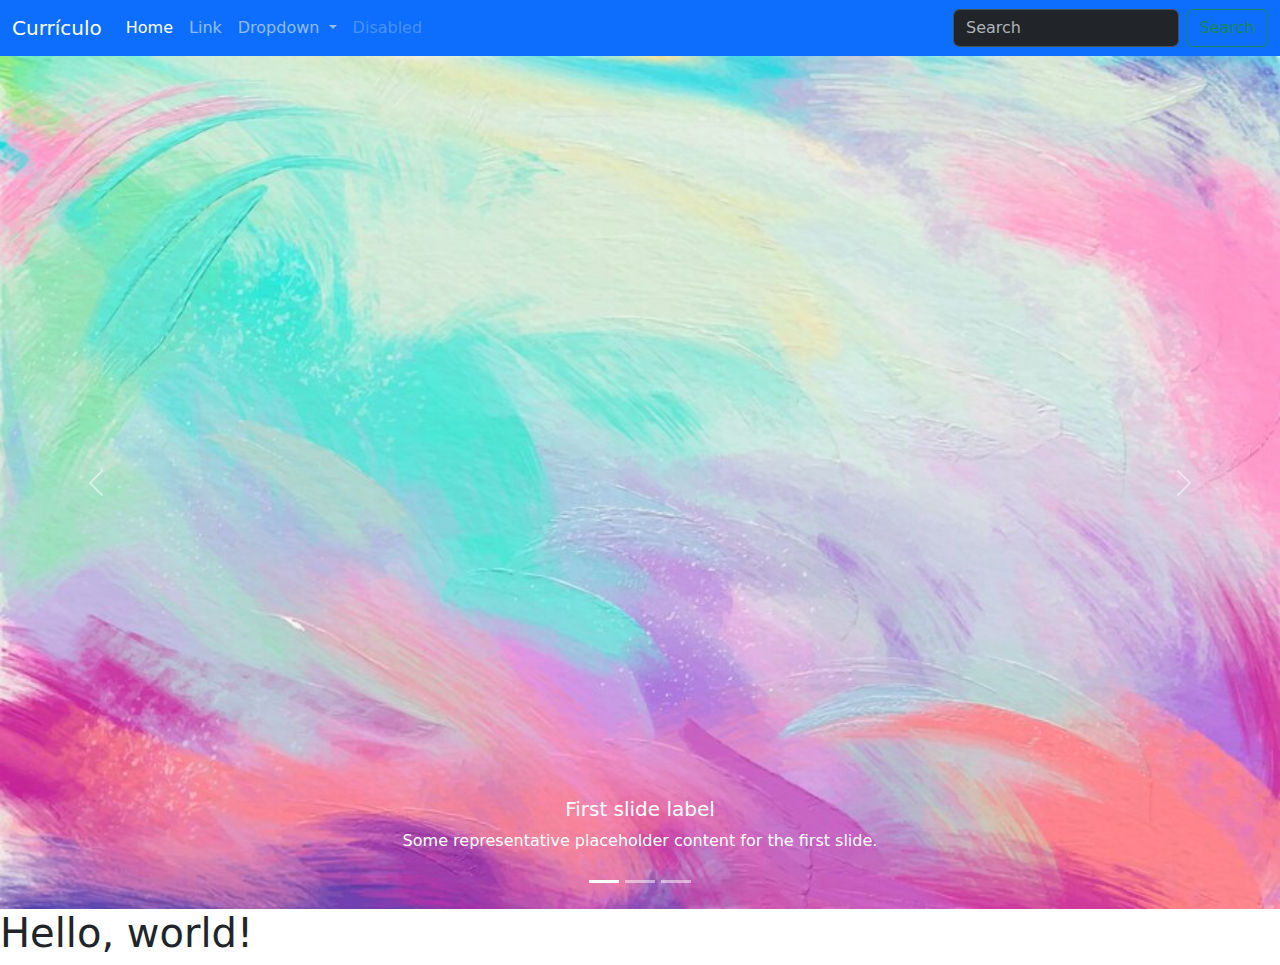
==== index.html @ 724a33ee "introducao" ====
<!doctype html>
<html lang="en">
  <head>
    <meta charset="utf-8">
    <meta name="viewport" content="width=device-width, initial-scale=1">
    <title>Bootstrap demo</title>
    <link rel="stylesheet" href="css\bootstrap.css">
  </head>
  <body>
    <header>
        <nav class="navbar navbar-expand-lg bg-primary" data-bs-theme="dark">
            <div class="container-fluid">
            <a class="navbar-brand" href="index.html">Currículo</a>
            <button class="navbar-toggler" type="button" data-bs-toggle="collapse" data-bs-target="#navbarSupportedContent" aria-controls="navbarSupportedContent" aria-expanded="false" aria-label="Toggle navigation">
              <span class="navbar-toggler-icon"></span>
            </button>
            <div class="collapse navbar-collapse" id="navbarSupportedContent">
              <ul class="navbar-nav me-auto mb-2 mb-lg-0">
                <li class="nav-item">
                  <a class="nav-link active" aria-current="page" href="#">Home</a>
                </li>
                <li class="nav-item">
                  <a class="nav-link" href="#">Link</a>
                </li>
                <li class="nav-item dropdown">
                  <a class="nav-link dropdown-toggle" href="#" role="button" data-bs-toggle="dropdown" aria-expanded="false">
                    Dropdown
                  </a>
                  <ul class="dropdown-menu">
                    <li><a class="dropdown-item" href="#">Qualquer</a></li>
                    <li><a class="dropdown-item" href="#">Coisa </a></li>
                    <li><hr class="dropdown-divider"></li>
                    <li><a class="dropdown-item" href="#">Something else here</a></li>
                  </ul>
                </li>
                <li class="nav-item">
                  <a class="nav-link disabled" aria-disabled="true">Disabled</a>
                </li>
              </ul>
              <form class="d-flex" role="search">
                <input class="form-control me-2" type="search" placeholder="Search" aria-label="Search">
                <button class="btn btn-outline-success" type="submit">Search</button>
              </form>
            </div>
          </div>
        </nav>

    </header>
    <div id="carouselExampleCaptions" class="carousel slide">
        <div class="carousel-indicators">
          <button type="button" data-bs-target="#carouselExampleCaptions" data-bs-slide-to="0" class="active" aria-current="true" aria-label="Slide 1"></button>
          <button type="button" data-bs-target="#carouselExampleCaptions" data-bs-slide-to="1" aria-label="Slide 2"></button>
          <button type="button" data-bs-target="#carouselExampleCaptions" data-bs-slide-to="2" aria-label="Slide 3"></button>
        </div>
        <div class="carousel-inner">
          <div class="carousel-item active">
            <img src="img/aquarela-fundo-colorido-com-pintura-a-oleo_52683-105960.jpg" class="d-block w-100" alt="...">
            <div class="carousel-caption d-none d-md-block">
              <h5>First slide label</h5>
              <p>Some representative placeholder content for the first slide.</p>
            </div>
          </div>
          <div class="carousel-item">
            <img src="img/fundo-de-marmore-liquido-com-textura-de-brilho-dourado_52683-41856.jpg" class="d-block w-100" alt="...">
            <div class="carousel-caption d-none d-md-block">
              <h5>Second slide label</h5>
              <p>Some representative placeholder content for the second slide.</p>
            </div>
          </div>
          <div class="carousel-item">
            <img src="img/projeto-de-fundo-texturizado-de-piso-de-madeira_53876-108357.jpg" class="d-block w-100" alt="...">
            <div class="carousel-caption d-none d-md-block">
              <h5>Third slide label</h5>
              <p>Some representative placeholder content for the third slide.</p>
            </div>
          </div>
        </div>
        <button class="carousel-control-prev" type="button" data-bs-target="#carouselExampleCaptions" data-bs-slide="prev">
          <span class="carousel-control-prev-icon" aria-hidden="true"></span>
          <span class="visually-hidden">Previous</span>
        </button>
        <button class="carousel-control-next" type="button" data-bs-target="#carouselExampleCaptions" data-bs-slide="next">
          <span class="carousel-control-next-icon" aria-hidden="true"></span>
          <span class="visually-hidden">Next</span>
        </button>
      </div>
   


    <h1>Hello, world!</h1>
    <script src="js\bootstrap.bundle.js"></script>
  </body>
</html>
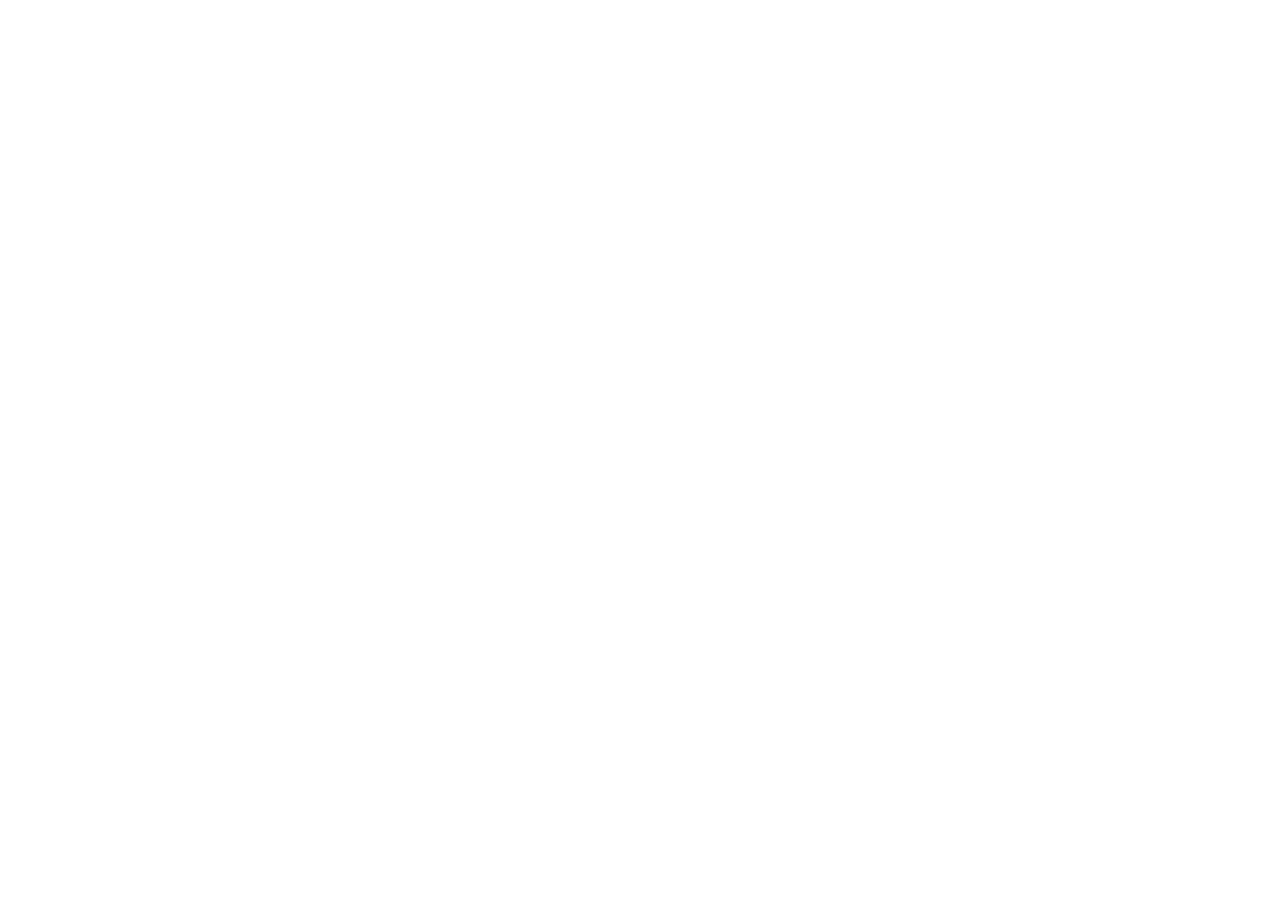
==== commit e6db7240: "anotações" ====
--- a/index.html
+++ b/index.html
@@ -7,87 +7,41 @@
     <link rel="stylesheet" href="css\bootstrap.css">
   </head>
   <body>
+
     <header>
-        <nav class="navbar navbar-expand-lg bg-primary" data-bs-theme="dark">
-            <div class="container-fluid">
-            <a class="navbar-brand" href="index.html">Currículo</a>
-            <button class="navbar-toggler" type="button" data-bs-toggle="collapse" data-bs-target="#navbarSupportedContent" aria-controls="navbarSupportedContent" aria-expanded="false" aria-label="Toggle navigation">
-              <span class="navbar-toggler-icon"></span>
-            </button>
-            <div class="collapse navbar-collapse" id="navbarSupportedContent">
-              <ul class="navbar-nav me-auto mb-2 mb-lg-0">
-                <li class="nav-item">
-                  <a class="nav-link active" aria-current="page" href="#">Home</a>
-                </li>
-                <li class="nav-item">
-                  <a class="nav-link" href="#">Link</a>
-                </li>
-                <li class="nav-item dropdown">
-                  <a class="nav-link dropdown-toggle" href="#" role="button" data-bs-toggle="dropdown" aria-expanded="false">
-                    Dropdown
-                  </a>
-                  <ul class="dropdown-menu">
-                    <li><a class="dropdown-item" href="#">Qualquer</a></li>
-                    <li><a class="dropdown-item" href="#">Coisa </a></li>
-                    <li><hr class="dropdown-divider"></li>
-                    <li><a class="dropdown-item" href="#">Something else here</a></li>
-                  </ul>
-                </li>
-                <li class="nav-item">
-                  <a class="nav-link disabled" aria-disabled="true">Disabled</a>
-                </li>
-              </ul>
-              <form class="d-flex" role="search">
-                <input class="form-control me-2" type="search" placeholder="Search" aria-label="Search">
-                <button class="btn btn-outline-success" type="submit">Search</button>
-              </form>
-            </div>
-          </div>
-        </nav>
+      <nav>
+        <!-- aqui vai ser meu menu -->
+      </nav>
+    </header>
 
-    </header>
-    <div id="carouselExampleCaptions" class="carousel slide">
-        <div class="carousel-indicators">
-          <button type="button" data-bs-target="#carouselExampleCaptions" data-bs-slide-to="0" class="active" aria-current="true" aria-label="Slide 1"></button>
-          <button type="button" data-bs-target="#carouselExampleCaptions" data-bs-slide-to="1" aria-label="Slide 2"></button>
-          <button type="button" data-bs-target="#carouselExampleCaptions" data-bs-slide-to="2" aria-label="Slide 3"></button>
-        </div>
-        <div class="carousel-inner">
-          <div class="carousel-item active">
-            <img src="img/aquarela-fundo-colorido-com-pintura-a-oleo_52683-105960.jpg" class="d-block w-100" alt="...">
-            <div class="carousel-caption d-none d-md-block">
-              <h5>First slide label</h5>
-              <p>Some representative placeholder content for the first slide.</p>
-            </div>
-          </div>
-          <div class="carousel-item">
-            <img src="img/fundo-de-marmore-liquido-com-textura-de-brilho-dourado_52683-41856.jpg" class="d-block w-100" alt="...">
-            <div class="carousel-caption d-none d-md-block">
-              <h5>Second slide label</h5>
-              <p>Some representative placeholder content for the second slide.</p>
-            </div>
-          </div>
-          <div class="carousel-item">
-            <img src="img/projeto-de-fundo-texturizado-de-piso-de-madeira_53876-108357.jpg" class="d-block w-100" alt="...">
-            <div class="carousel-caption d-none d-md-block">
-              <h5>Third slide label</h5>
-              <p>Some representative placeholder content for the third slide.</p>
-            </div>
-          </div>
-        </div>
-        <button class="carousel-control-prev" type="button" data-bs-target="#carouselExampleCaptions" data-bs-slide="prev">
-          <span class="carousel-control-prev-icon" aria-hidden="true"></span>
-          <span class="visually-hidden">Previous</span>
-        </button>
-        <button class="carousel-control-next" type="button" data-bs-target="#carouselExampleCaptions" data-bs-slide="next">
-          <span class="carousel-control-next-icon" aria-hidden="true"></span>
-          <span class="visually-hidden">Next</span>
-        </button>
-      </div>
+    <main>
+      <section>
+        <!-- aqui vai ser um banner com uma fot minha e uma breve apresentação  -->
+      </section>
+      <section>
+        <!-- aqui vai ser carrosel com imagens de coisas que eu gosto-->
+      </section>
+      <section>
+        <!-- skills -->
+      </section>
+      <section>
+        
+      </section>
+      <section>
+        
+      </section>
+      <section>
+        
+      </section>
+    </main>
+    
    
 
 
-    <h1>Hello, world!</h1>
+ 
     <script src="js\bootstrap.bundle.js"></script>
   </body>
+  <footer>
+
+  </footer>
 </html>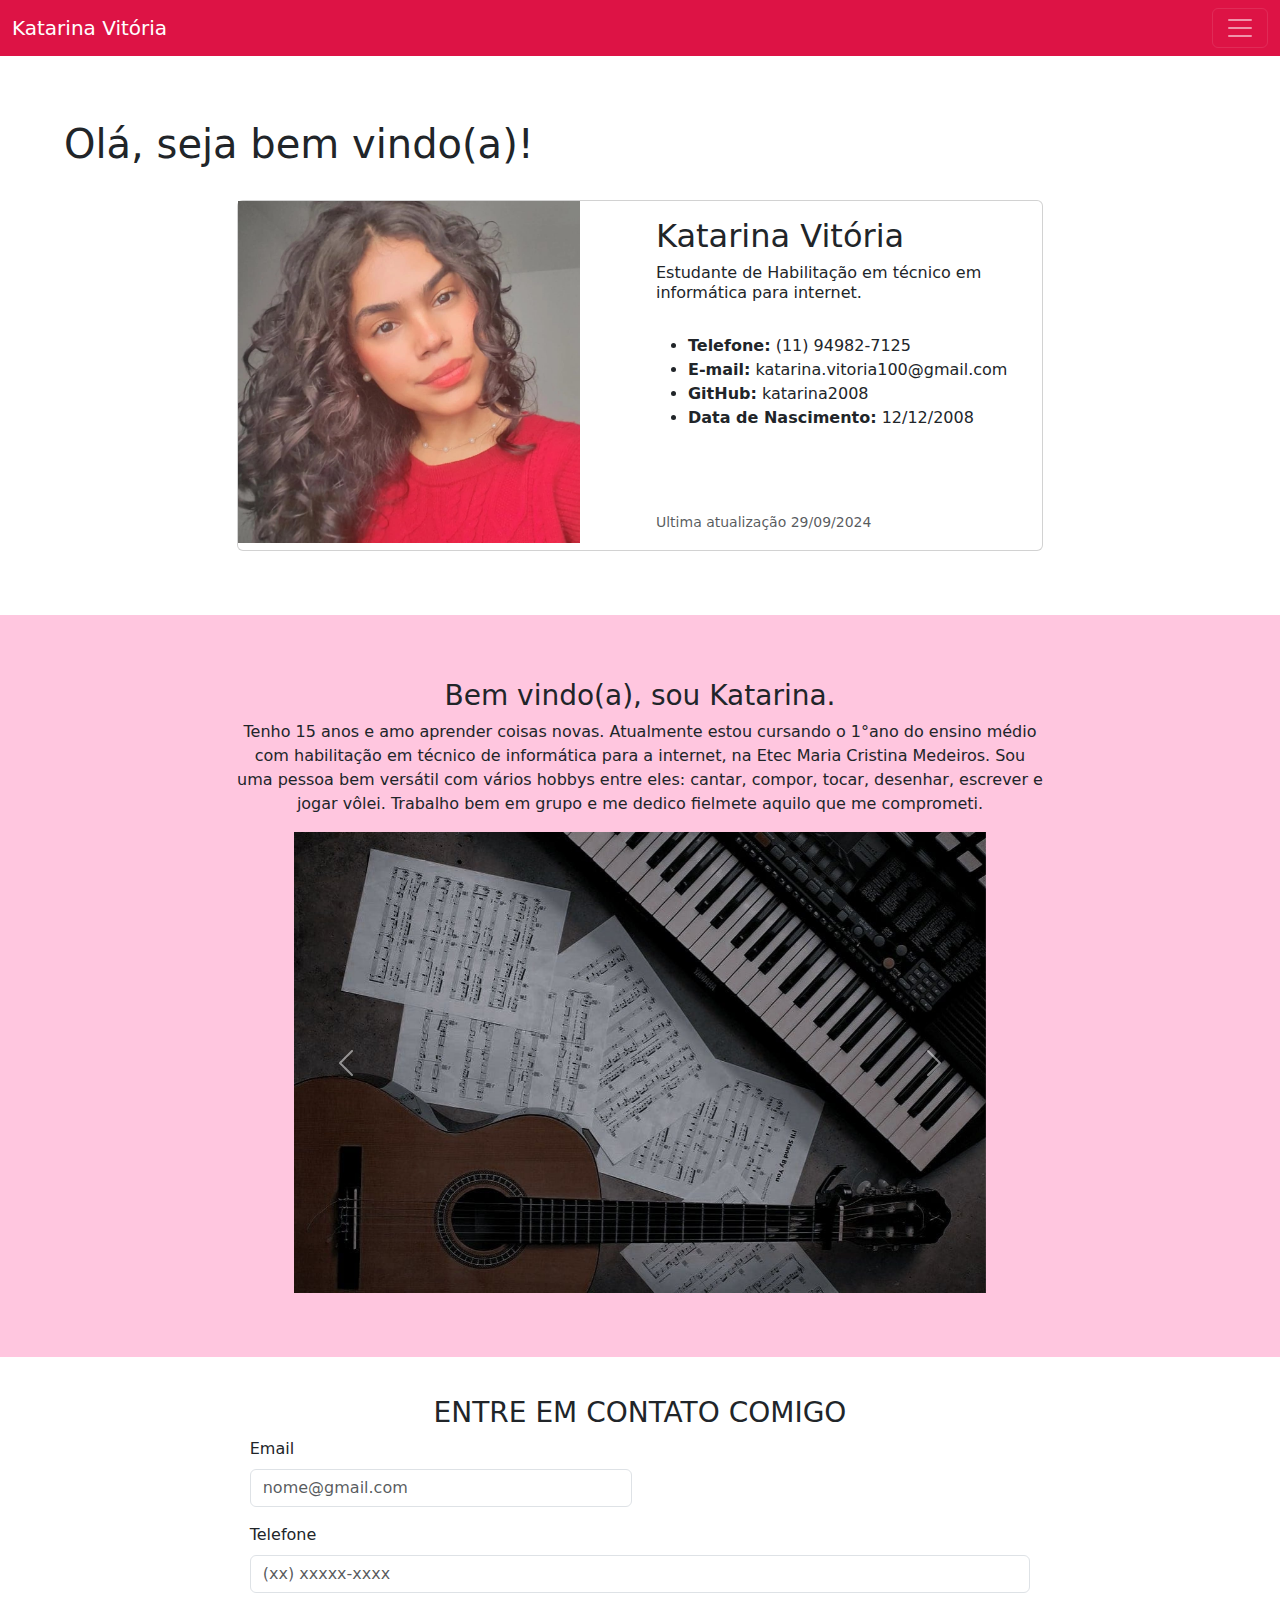
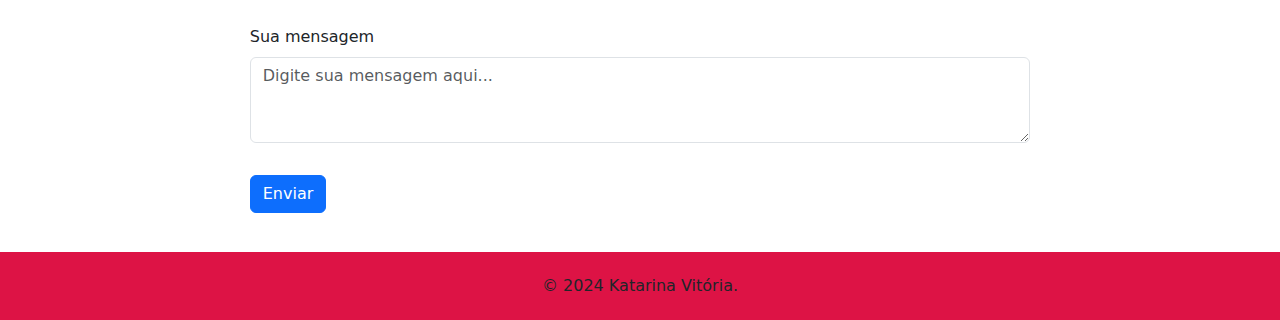
==== commit 2341bfd5: "currículo" ====
--- a/index.html
+++ b/index.html
@@ -7,22 +7,142 @@
     <link rel="stylesheet" href="css\bootstrap.css">
   </head>
   <body>
-
+    
     <header>
       <nav>
         <!-- aqui vai ser meu menu -->
+        <nav class="navbar " data-bs-theme="dark">
+            <div class="container-fluid">
+              <a class="navbar-brand" href="index.html">Katarina Vitória</a>
+              <button class="navbar-toggler" type="button" data-bs-toggle="collapse" data-bs-target="#navbarSupportedContent" aria-controls="navbarSupportedContent" aria-expanded="false" aria-label="Toggle navigation">
+                <span class="navbar-toggler-icon"></span>
+              </button>
+              <div class="collapse navbar-collapse" id="navbarSupportedContent">
+                <ul class="navbar-nav me-auto mb-2 mb-lg-0">
+                  <li class="nav-item">
+                    <a class="nav-link active" aria-current="page" href="#">Sobre</a>
+                  </li>
+                  <li class="nav-item">
+                    <a class="nav-link" href="#">Link</a>
+                  </li>
+                  <li class="nav-item dropdown">
+                    <a class="nav-link dropdown-toggle" href="#" role="button" data-bs-toggle="dropdown" aria-expanded="false">
+                      Dropdown
+                    </a>
+                    <ul class="dropdown-menu">
+                      <li><a class="dropdown-item" href="#">Qulquer</a></li>
+                      <li><a class="dropdown-item" href="#">Coisa</a></li>
+                      <li><hr class="dropdown-divider"></li>
+                      <li><a class="dropdown-item" href="#">Something else here</a></li>
+                    </ul>
+                  </li>
+                  
+                </ul>
+                <form class="d-flex" role="search">
+                  <input class="form-control me-2" type="search" placeholder="Search" aria-label="Search">
+                  <button class="btn btn-outline-success" type="submit">Search</button>
+                </form>
+              </div>
+            </div>
+        </nav>
+        
       </nav>
     </header>
 
     <main>
-      <section>
+      <section class="section-1">
         <!-- aqui vai ser um banner com uma fot minha e uma breve apresentação  -->
+        <div class="div-1">
+          <!--<img src="img/eu .jpg" class="img-thumbnail" alt="...">-->
+          <h1>Olá, seja bem vindo(a)! </h1>
+        </div><br>
+
+        <div class="card" style="max-width: 70%;">
+          <div class="row g-0">
+            <div class="col-md-6 imageCard">
+              <img class="eu" src="img/eu .jpg" class="img-fluid rounded-start" alt="...">
+            </div>
+            <div class="col-md-6">
+              <div class="card-body">
+                <h2 class="card-title">Katarina Vitória </h2>
+                <h6 class="card-title">Estudante de Habilitação em técnico em informática para internet.</h6><br>
+                <ul class="caixaInfo">
+                  <li class="card-text"><b>Telefone:</b> (11) 94982-7125</li>
+
+                  <li class="card-text"><b>E-mail:</b> katarina.vitoria100@gmail.com</li>
+
+                  <li class="card-text"><b>GitHub:</b> katarina2008</li>
+
+                  <li class="card-text"><b>Data de Nascimento:</b> 12/12/2008</li>
+                </ul><br><br>
+                <p class="card-text">
+                <p class="card-text"><small class="text-body-secondary">Ultima atualização 29/09/2024</small></p>
+              </div>
+            </div>
+          </div>
+        </div>
+ 
+      </section>
+      <section class="section-2" id="Sobre">
+        <div  class="sobremim">
+      
+          <h3>Bem vindo(a), sou Katarina.</h3>
+          <p class="txtSobre">Tenho 15 anos e amo aprender coisas novas. Atualmente estou cursando o 1°ano do ensino médio com habilitação em técnico de informática para a internet, na Etec Maria Cristina Medeiros. Sou uma pessoa bem versátil com vários hobbys entre eles: cantar, compor, tocar, desenhar, escrever e jogar vôlei. Trabalho bem em grupo e me dedico fielmete aquilo que me comprometi.</p>
+        </div>
+
+        <div class="card-eu">
+          <div id="carouselExample" class="carousel slide">
+            <div class="carousel-inner">
+              <div class="carousel-item active">
+                <img src="img/violão.jpg" class="d-block w-100" alt="...">
+              </div>
+              <div class="carousel-item">
+                <img src="img/volei.jpg" class="d-block w-100" alt="...">
+              </div>
+              <div class="carousel-item">
+                <img src="..." class="d-block w-100" alt="...">
+              </div>
+            </div>
+            <button class="carousel-control-prev" type="button" data-bs-target="#carouselExample" data-bs-slide="prev">
+              <span class="carousel-control-prev-icon" aria-hidden="true"></span>
+              <span class="visually-hidden">Previous</span>
+            </button>
+            <button class="carousel-control-next" type="button" data-bs-target="#carouselExample" data-bs-slide="next">
+              <span class="carousel-control-next-icon" aria-hidden="true"></span>
+              <span class="visually-hidden">Next</span>
+            </button>
+          </div>
+
+        </div>
       </section>
       <section>
         <!-- aqui vai ser carrosel com imagens de coisas que eu gosto-->
+        
       </section>
       <section>
-        <!-- skills -->
+
+        <section id="contato" class="contato">
+          <div class="card-1">
+          <h3 class="tituloCont">ENTRE EM CONTATO COMIGO</h3>
+          <form class="row g-3">
+            <div class="col-md-6">
+              <label for="inputEmail4" class="form-label">Email</label>
+              <input type="email" class="form-control" id="inputEmail4" placeholder="nome@gmail.com">
+            </div>
+            <div class="mb-3">
+              <label for="exampleFormControlInput1" class="form-label">Telefone</label>
+              <input type="tel" class="form-control" id="exampleFormControlInput1" placeholder="(xx) xxxxx-xxxx">
+            </div>
+            <div class="mb-3">
+              <label for="exampleFormControlTextarea1" class="form-label">Sua mensagem</label>
+              <textarea class="form-control" id="exampleFormControlTextarea1" rows="3" placeholder="Digite sua mensagem aqui..."></textarea>
+            </div>
+            <div class="col-12">
+              <button type="submit" class="btn btn-primary">Enviar</button>
+            </div>
+          </form>
+        </div>
+        </section>
       </section>
       <section>
         
@@ -37,11 +157,13 @@
     
    
 
-
+<a href="http://https://github.com/katarina2008"></a>
  
     <script src="js\bootstrap.bundle.js"></script>
   </body>
-  <footer>
+  <footer class="footer-1">
+    
+    <p></p>© 2024 Katarina Vitória.</p>
 
   </footer>
 </html>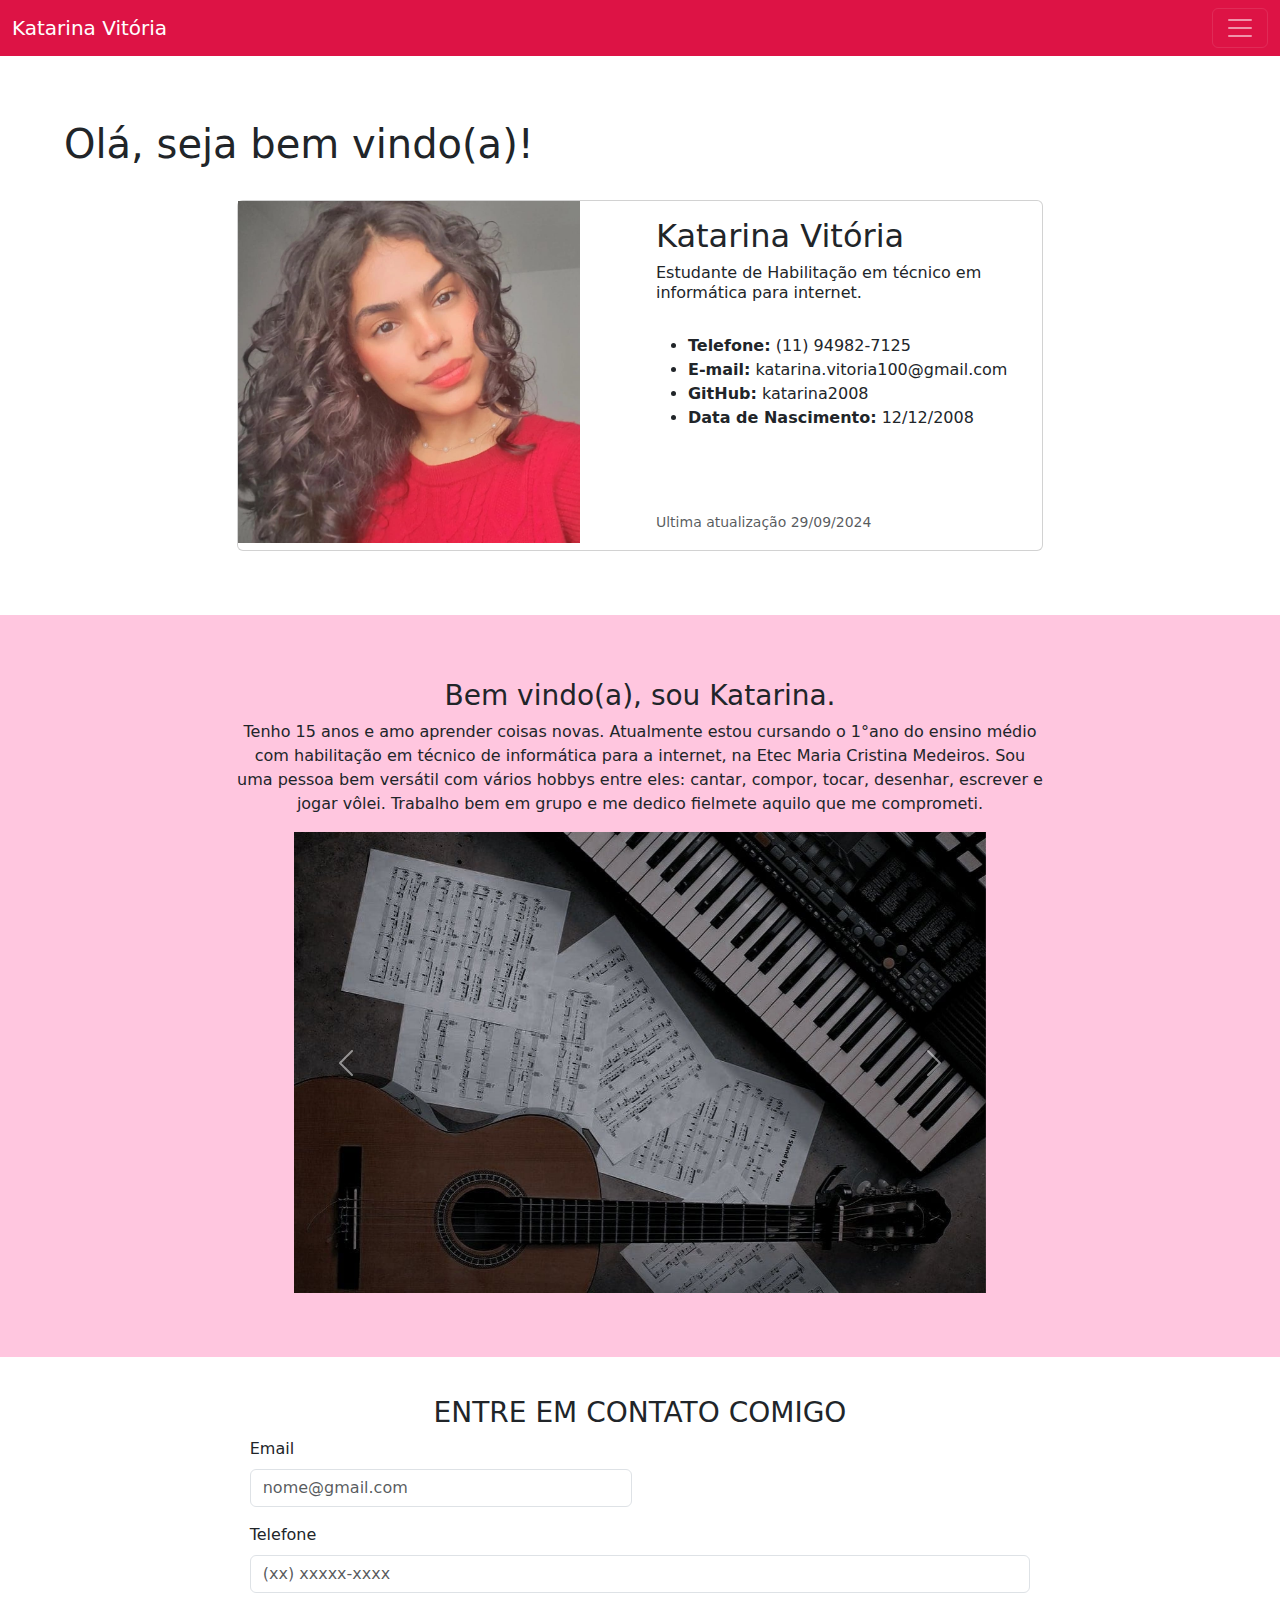
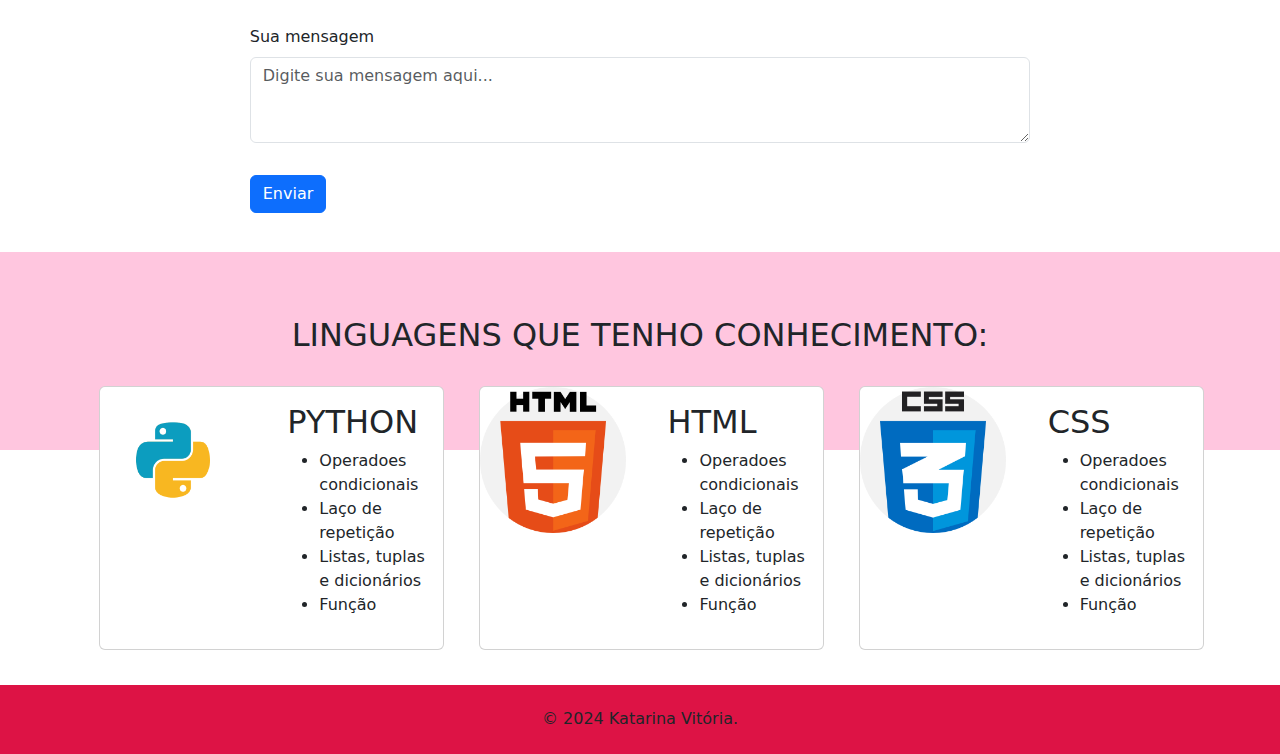
==== commit cf363bff: "linguagens" ====
--- a/index.html
+++ b/index.html
@@ -144,8 +144,65 @@
         </div>
         </section>
       </section>
-      <section>
-        
+      <section class="section-2">
+        <h2 class="titulolin">LINGUAGENS QUE TENHO CONHECIMENTO: </h2><BR>
+        <div class="card-lin" style="max-width: 70%;">
+          <div class="row g-0">
+            <div class="col-md-6 imageCard">
+              <img class="eu" src="img/logo-python.png" class="img-fluid rounded-start" alt="...">
+            </div>
+            <div class="col-md-6">
+              <div class="card-body">
+                <h2 class="card-title">PYTHON</h2>
+                <ul>
+                  <li>Operadoes condicionais</li>
+                  <li>Laço de repetição</li>
+                  <li>Listas, tuplas e dicionários</li>
+                  <li>Função</li>
+                </ul>
+                
+              </div>
+            </div>
+          </div>
+        </div>
+        <div class="card-lin" style="max-width: 70%;">
+          <div class="row g-0">
+            <div class="col-md-6 imageCard">
+              <img class="eu" src="img/html.png" class="img-fluid rounded-start" alt="...">
+            </div>
+            <div class="col-md-6">
+              <div class="card-body">
+                <h2 class="card-title">HTML</h2>
+                <ul>
+                  <li>Operadoes condicionais</li>
+                  <li>Laço de repetição</li>
+                  <li>Listas, tuplas e dicionários</li>
+                  <li>Função</li>
+                </ul>
+                
+              </div>
+            </div>
+          </div>
+        </div>
+        <div class="card-lin" style="max-width: 70%;">
+          <div class="row g-0">
+            <div class="col-md-6 imageCard">
+              <img class="eu" src="img/css.png" class="img-fluid rounded-start" alt="...">
+            </div>
+            <div class="col-md-6">
+              <div class="card-body">
+                <h2 class="card-title">CSS</h2>
+                <ul>
+                  <li>Operadoes condicionais</li>
+                  <li>Laço de repetição</li>
+                  <li>Listas, tuplas e dicionários</li>
+                  <li>Função</li>
+                </ul>
+             
+              </div>
+            </div>
+          </div>
+        </div>
       </section>
       <section>
         
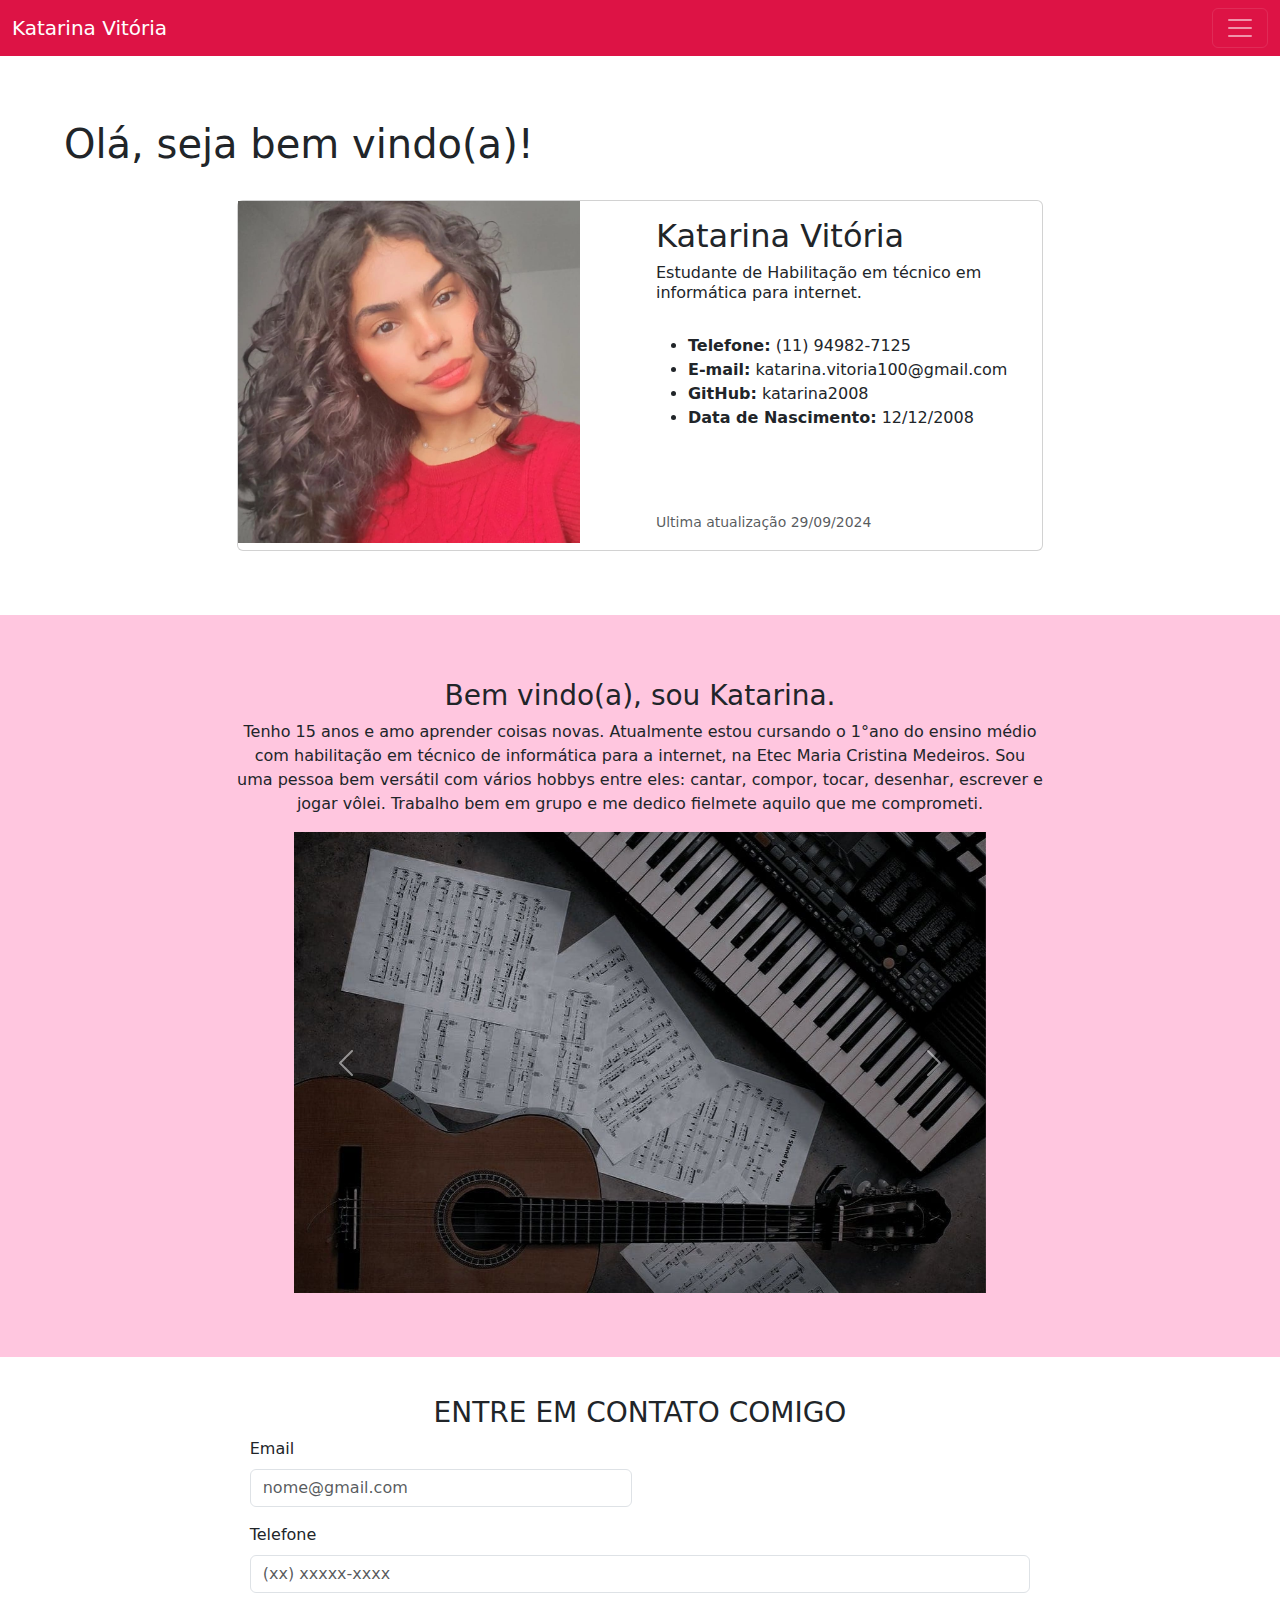
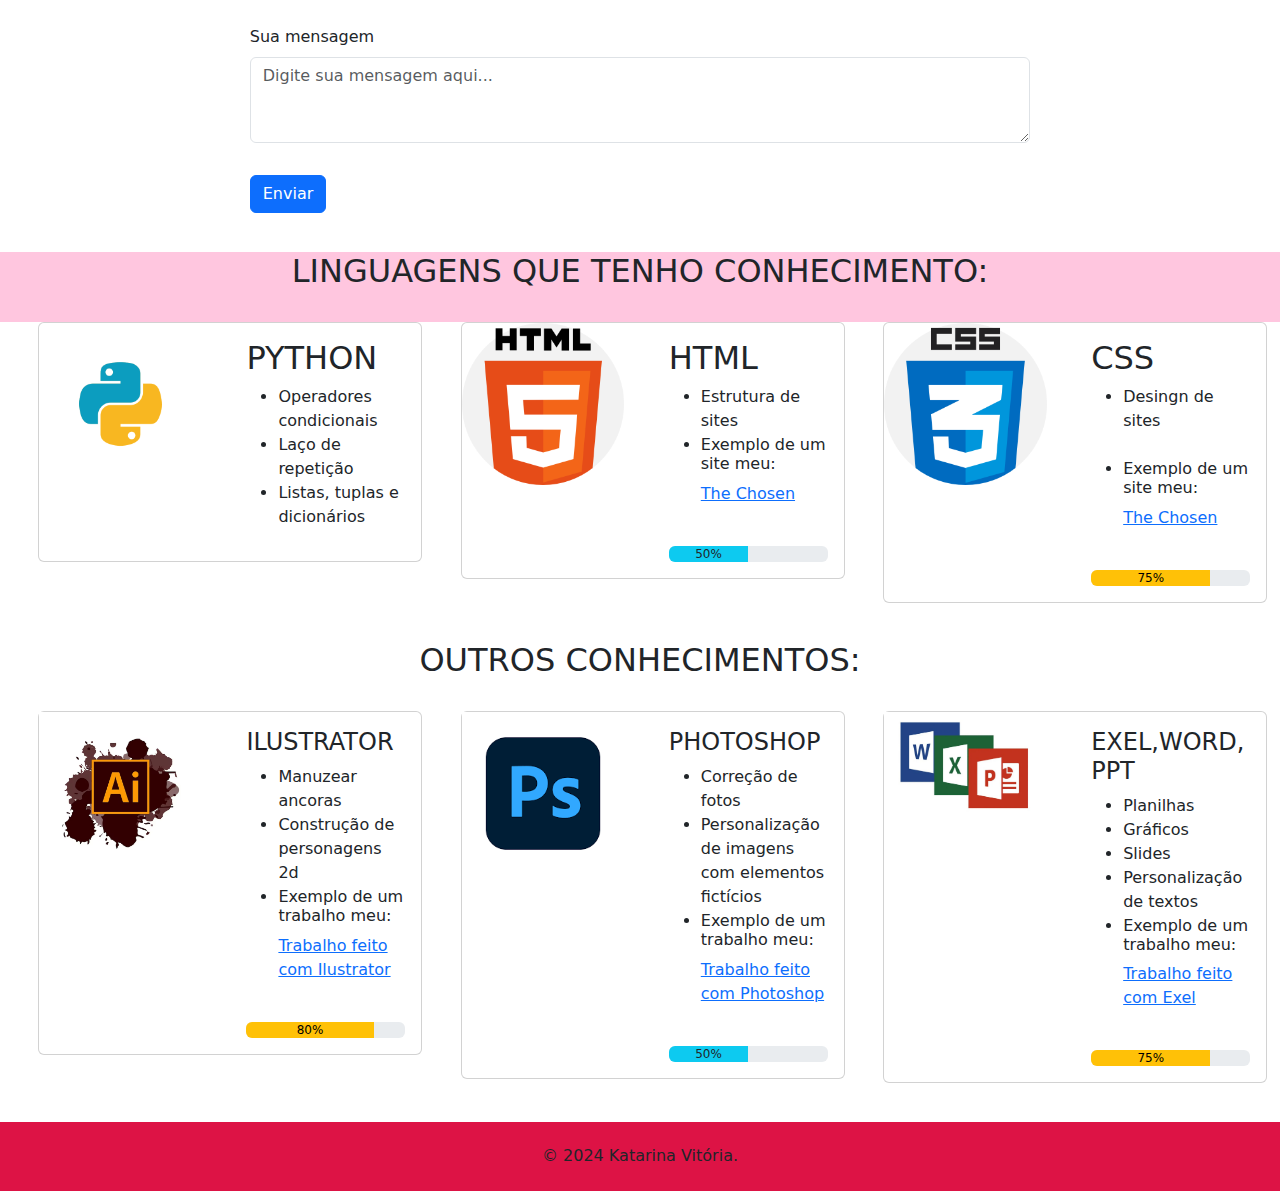
==== commit 43f38236: "color" ====
--- a/index.html
+++ b/index.html
@@ -144,7 +144,11 @@
         </div>
         </section>
       </section>
-      <section class="section-2">
+
+      <div  class="colorir">
+      <section>
+
+        
         <h2 class="titulolin">LINGUAGENS QUE TENHO CONHECIMENTO: </h2><BR>
         <div class="card-lin" style="max-width: 70%;">
           <div class="row g-0">
@@ -155,11 +159,11 @@
               <div class="card-body">
                 <h2 class="card-title">PYTHON</h2>
                 <ul>
-                  <li>Operadoes condicionais</li>
+                  <li>Operadores condicionais</li>
                   <li>Laço de repetição</li>
                   <li>Listas, tuplas e dicionários</li>
-                  <li>Função</li>
                 </ul>
+                
                 
               </div>
             </div>
@@ -174,11 +178,14 @@
               <div class="card-body">
                 <h2 class="card-title">HTML</h2>
                 <ul>
-                  <li>Operadoes condicionais</li>
-                  <li>Laço de repetição</li>
-                  <li>Listas, tuplas e dicionários</li>
-                  <li>Função</li>
+                  <li>Estrutura de sites</li>
+                  <li><h6>Exemplo de um site meu:</h6></li>
+                  <a href="https://katarina2008.github.io/Meuprimeirosite" target="_blank">The Chosen</a><BR></BR>
+                  
                 </ul>
+                <div class="progress" role="progressbar" aria-label="Info example" aria-valuenow="50" aria-valuemin="0" aria-valuemax="100">
+                  <div class="progress-bar bg-info text-dark" style="width: 50%">50%</div>
+                </div>
                 
               </div>
             </div>
@@ -193,18 +200,101 @@
               <div class="card-body">
                 <h2 class="card-title">CSS</h2>
                 <ul>
-                  <li>Operadoes condicionais</li>
-                  <li>Laço de repetição</li>
-                  <li>Listas, tuplas e dicionários</li>
-                  <li>Função</li>
+                  <li>Desingn de sites </li><br>
+                  <li><h6>Exemplo de um site meu:</h6></li>
+                  <a href="https://katarina2008.github.io/Meuprimeirosite" target="_blank">The Chosen</a><BR></BR>
                 </ul>
+                <div class="progress" role="progressbar" aria-label="Warning example" aria-valuenow="75" aria-valuemin="0" aria-valuemax="100">
+                  <div class="progress-bar text-bg-warning" style="width: 75%">75%</div>
+                </div>
              
               </div>
             </div>
           </div>
         </div>
-      </section>
-      <section>
+      
+        
+      </section>
+    </div>
+
+        <section  class="colorir-2" >
+          <h2 class="titulolin">OUTROS CONHECIMENTOS: </h2><BR>
+          <div class="card-lin" style="max-width: 70%;">
+            <div class="row g-0">
+              <div class="col-md-6 imageCard">
+                <img class="eu" src="img/ai.avif" class="img-fluid rounded-start" alt="...">
+              </div>
+              <div class="col-md-6">
+                <div class="card-body">
+                  <h4 class="card-title">ILUSTRATOR</h4>
+                  <ul>
+                    
+                    <li>Manuzear ancoras</li>
+                    <li>Construção de personagens 2d</li>
+                    <li><h6>Exemplo de um trabalho meu:</h6></li>
+                    <a href="https://classroom.google.com/c/NjYzNDM4Nzc3NDQ3/a/NzEwNTczNzEyNDMx/details" target="_blank">Trabalho feito com Ilustrator</a><BR></BR>
+                  </ul>
+                  <div class="progress" role="progressbar" aria-label="Warning example" aria-valuenow="75" aria-valuemin="0" aria-valuemax="100">
+                    <div class="progress-bar text-bg-warning" style="width: 80%">80%</div>
+                  </div>
+               
+                  
+                  
+                </div>
+              </div>
+            </div>
+          </div>
+          <div class="card-lin" style="max-width: 70%;">
+            <div class="row g-0">
+              <div class="col-md-6 imageCard">
+                <img class="eu" src="img/images p.png" class="img-fluid rounded-start" alt="...">
+              </div>
+              <div class="col-md-6">
+                <div class="card-body">
+                  <h4 class="card-title">PHOTOSHOP</h4>
+                  <ul>
+                    <li>Correção de fotos</li>
+                    <li>Personalização de imagens com elementos fictícios</li>
+                    <li><h6>Exemplo de um trabalho meu:</h6></li>
+                    <a href="https://classroom.google.com/c/NjYzNDM4Nzc3NDQ3/a/NjYzNDM4Nzc3NTM3/details" target="_blank">Trabalho feito com Photoshop</a><BR></BR>
+                    
+                  </ul>
+                  <div class="progress" role="progressbar" aria-label="Info example" aria-valuenow="50" aria-valuemin="0" aria-valuemax="100">
+                    <div class="progress-bar bg-info text-dark" style="width: 50%">50%</div>
+                  </div>
+                  
+                </div>
+              </div>
+            </div>
+          </div>
+          <div class="card-lin" style="max-width: 70%;">
+            <div class="row g-0">
+              <div class="col-md-6 imageCard">
+                <img class="eu" src="img/wxp.webp" class="img-fluid rounded-start" alt="...">
+              </div>
+              <div class="col-md-6">
+                <div class="card-body">
+                  <h4 class="card-title">EXEL,WORD,PPT</h4>
+                  <ul>
+                    <li>Planilhas</li>
+                    <li>Gráficos</li>
+                    <li>Slides</li>
+                    <li>Personalização de textos</li>
+                    <li><h6>Exemplo de um trabalho meu:</h6></li>
+                    <a href="https://classroom.google.com/c/NzEyNTI5MjA0ODY0/a/NzEyNTI5MjA0OTEw/details" target="_blank">Trabalho feito com Exel</a><BR></BR>
+                  </ul>
+                  <div class="progress" role="progressbar" aria-label="Warning example" aria-valuenow="75" aria-valuemin="0" aria-valuemax="100">
+                    <div class="progress-bar text-bg-warning" style="width: 75%">75%</div>
+                  </div>
+               
+                </div>
+              </div>
+            </div>
+          </div>
+          
+        
+
+
         
       </section>
       <section>
